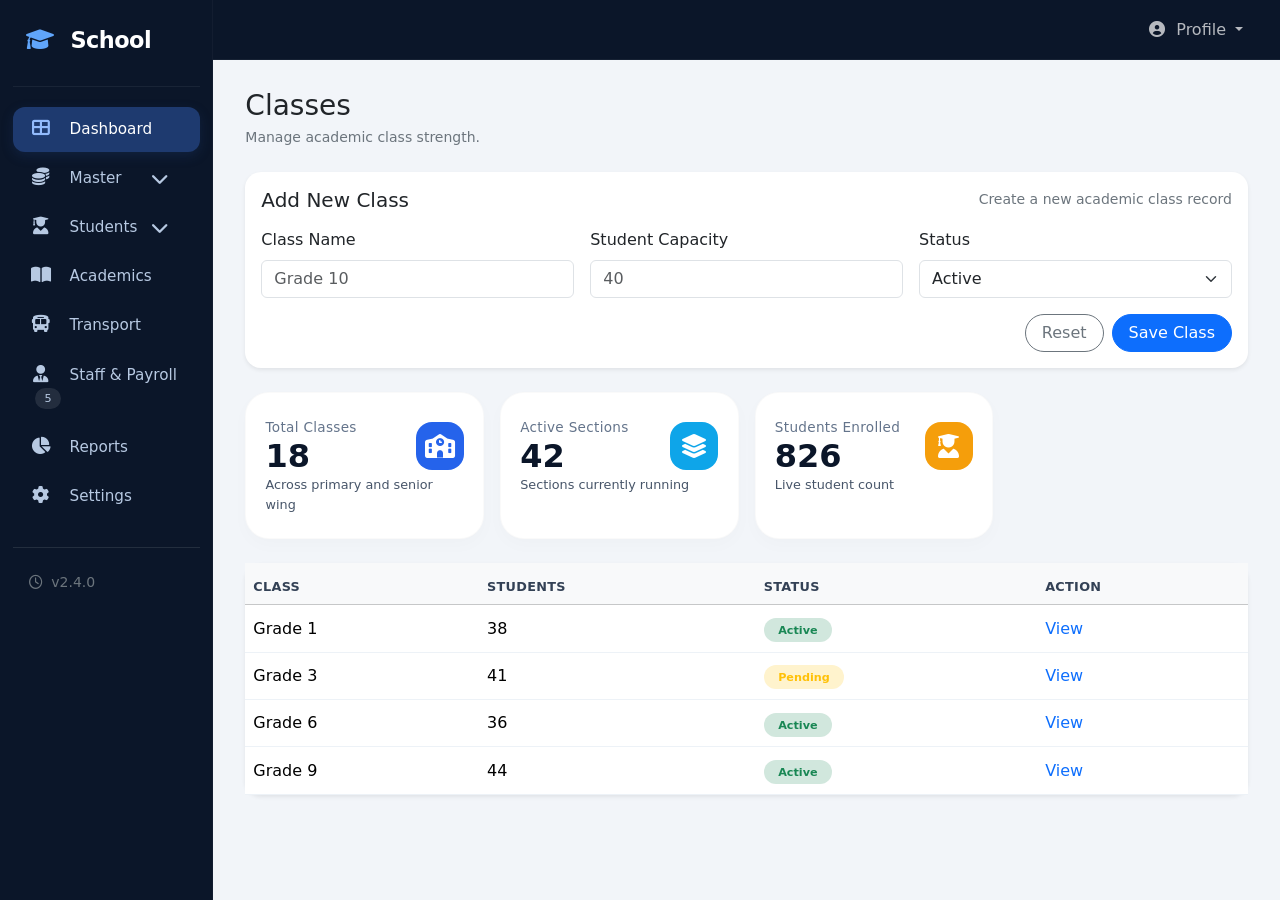
==== master.html @ 002ea9fb "Initial commit" ====
<!DOCTYPE html>
<html lang="en">
<head>
    <meta charset="UTF-8">
    <meta name="viewport" content="width=device-width, initial-scale=1.0">
    <title>School ERP · Classes</title>
    <!-- Bootstrap 5 + Icons -->
    <link href="https://cdn.jsdelivr.net/npm/bootstrap@5.3.8/dist/css/bootstrap.min.css" rel="stylesheet">
    <link rel="stylesheet" href="https://cdnjs.cloudflare.com/ajax/libs/font-awesome/6.0.0-beta3/css/all.min.css">
    <link rel="stylesheet" href="ok.css">
</head>
<body>

    <div class="container-fluid px-0">
        <div class="row g-0">
            <aside class="col-lg-2 col-md-3 sidebar d-md-block d-none">
                <div class="brand">
                    <i class="fas fa-graduation-cap"></i> School
                </div>
                <nav class="nav flex-column">
                    <a class="nav-link active" href="#"><i class="fas fa-th-large"></i> Dashboard</a>
                     <li class="nav-item">
                         <a class="nav-link d-flex justify-content-between align-items-center" data-bs-toggle="collapse"
                            href="#masterMenu" role="button" aria-expanded="false">
                            <span>
                                <i class="fas fa-coins"></i> Master
                            </span>
                            <i class="fas fa-chevron-down small"></i>
                        </a>
                        <div class="collapse" id="masterMenu">
                            <nav class="nav flex-column ms-4 mt-2">
                                <a class="nav-link py-2" href="master.html">
                                    <i class="fas fa-list"></i>classses
                                </a>
                                <a class="nav-link py-2" href="#">
                                    <i class="fas fa-user-plus"></i> Add Master
                                </a>
                            </nav>
                        </div>
                    </li>
                    <li class="nav-item">
                        <a class="nav-link d-flex justify-content-between align-items-center" data-bs-toggle="collapse"
                            href="#studentMenu" role="button" aria-expanded="false">
                            <span>
                                <i class="fas fa-user-graduate"></i> Students
                            </span>
                            <i class="fas fa-chevron-down small"></i>
                        </a>
                        <div class="collapse" id="studentMenu">
                            <nav class="nav flex-column ms-4 mt-2">
                                <a class="nav-link py-2" href="#">
                                    <i class="fas fa-list"></i> All Students
                                </a>
                                <a class="nav-link py-2" href="#">
                                    <i class="fas fa-user-plus"></i> Add Student
                                </a>
                                <a class="nav-link py-2" href="#">
                                    <i class="fas fa-id-card"></i> Student ID
                                </a>
                                <a class="nav-link py-2" href="#">
                                    <i class="fas fa-users"></i> Parents
                                </a>
                            </nav>
                        </div>
                    </li>
                    <a class="nav-link" href="#"><i class="fas fa-book-open"></i> Academics</a>
                    <a class="nav-link" href="#"><i class="fas fa-bus"></i> Transport</a>
                    <a class="nav-link" href="#"><i class="fas fa-user-tie"></i> Staff & Payroll <span
                            class="badge-soft">5</span></a>
                    <a class="nav-link" href="#"><i class="fas fa-chart-pie"></i> Reports</a>
                    <a class="nav-link" href="#"><i class="fas fa-cog"></i> Settings</a>
                </nav>
                <hr class="border-secondary opacity-25 my-4">
                <div class="px-3 small text-secondary">
                    <i class="far fa-clock me-1"></i> v2.4.0
                </div>
            </aside>
            <div class="col-lg-10 col-md-9 wrapper">
                <nav class="navbar navbar-expand-lg navbar-dark topbar">
                    <div class="container-fluid px-0">
                        <a class="navbar-brand d-md-none" href="#"><i class="fas fa-graduation-cap"></i> School</a>
                        <button class="navbar-toggler border-0" type="button" data-bs-toggle="collapse"
                            data-bs-target="#topNav">
                            <span class="navbar-toggler-icon"></span>
                        </button>
                        <div class="collapse navbar-collapse" id="topNav">
                            <ul class="navbar-nav ms-auto align-items-lg-center">
                                <li class="nav-item dropdown">
                                    <a class="nav-link dropdown-toggle" href="#" id="profileDropdown" role="button"
                                        data-bs-toggle="dropdown">
                                        <i class="fas fa-user-circle"></i> Profile
                                    </a>
                                    <ul class="dropdown-menu dropdown-menu-end">
                                        <li><a class="dropdown-item" href="#"><i class="fas fa-user me-2"></i>My
                                                Account</a></li>
                                        <li><a class="dropdown-item" href="#"><i
                                                    class="fas fa-cog me-2"></i>Settings</a></li>
                                        <li>
                                            <hr class="dropdown-divider">
                                        </li>
                                        <li><a class="dropdown-item" href="#"><i
                                                    class="fas fa-sign-out-alt me-2"></i>Logout</a></li>
                                    </ul>
                                </li>
                            </ul>
                        </div>
                    </div>
                </nav>
                <div class="main-content">
                    <div class="d-flex justify-content-between align-items-center flex-wrap gap-3 mb-4">
                        <div>
                            <h3 class="mb-1">Classes</h3>
                            <div class="text-secondary small">Manage academic class strength.</div>
                        </div>
                    </div>

                    <div class="card border-0 rounded-4 shadow-sm mb-4">
                        <div class="card-body">
                            <div class="d-flex align-items-center justify-content-between flex-wrap gap-2 mb-3">
                                <h5 class="mb-0">Add New Class</h5>
                                <span class="text-secondary small">Create a new academic class record</span>
                            </div>
                            <form class="row g-3">
                                <div class="col-md-4">
                                    <label class="form-label">Class Name</label>
                                    <input type="text" class="form-control" placeholder="Grade 10">
                                </div>
                                <div class="col-md-4">
                                    <label class="form-label">Student Capacity</label>
                                    <input type="number" class="form-control" placeholder="40">
                                </div>
                                <div class="col-md-4">
                                    <label class="form-label">Status</label>
                                    <select class="form-select">
                                        <option selected>Active</option>
                                        <option>Inactive</option>
                                    </select>
                                </div>
                                <div class="col-12 d-flex justify-content-end gap-2">
                                    <button type="reset" class="btn btn-outline-secondary rounded-pill px-3">Reset</button>
                                    <button type="submit" class="btn btn-primary rounded-pill px-3">Save Class</button>
                                </div>
                            </form>
                        </div>
                    </div>

                    <div class="row g-3 mb-4">
                        <div class="col-xl-3 col-md-6">
                            <div class="stat-card">
                                <div class="d-flex align-items-center justify-content-between">
                                    <div>
                                        <div class="stat-label">Total Classes</div>
                                        <div class="stat-number">18</div>
                                    </div>
                                    <div class="stat-icon" style="background:#2563eb;"><i class="fas fa-school"></i></div>
                                </div>
                                <div class="stat-sub">Across primary and senior wing</div>
                            </div>
                        </div>
                        <div class="col-xl-3 col-md-6">
                            <div class="stat-card">
                                <div class="d-flex align-items-center justify-content-between">
                                    <div>
                                        <div class="stat-label">Active Sections</div>
                                        <div class="stat-number">42</div>
                                    </div>
                                    <div class="stat-icon" style="background:#0ea5e9;"><i class="fas fa-layer-group"></i></div>
                                </div>
                                <div class="stat-sub">Sections currently running</div>
                            </div>
                        </div>
                        <div class="col-xl-3 col-md-6">
                            <div class="stat-card">
                                <div class="d-flex align-items-center justify-content-between">
                                    <div>
                                        <div class="stat-label">Students Enrolled</div>
                                        <div class="stat-number">826</div>
                                    </div>
                                    <div class="stat-icon" style="background:#f59e0b;"><i class="fas fa-user-graduate"></i></div>
                                </div>
                                <div class="stat-sub">Live student count</div>
                            </div>
                        </div>
                    </div>

                    <div class="card border-0 rounded-4 shadow-sm">
                        <div class="card-body p-0">
                            <div class="table-responsive">
                                <table class="table table-custom align-middle mb-0">
                                    <thead class="table-light">
                                        <tr>
                                            <th>Class</th>
                                            <th>Students</th>
                                            <th>Status</th>
                                            <th>Action</th>
                                        </tr>
                                    </thead>
                                    <tbody>
                                        <tr>
                                            <td>Grade 1</td>
                                            <td>38</td>
                                            <td><span class="status-badge bg-success-subtle text-success">Active</span></td>
                                            <td><a href="#" class="text-primary text-decoration-none">View</a></td>
                                        </tr>
                                        <tr>
                                            <td>Grade 3</td>
                                            <td>41</td>
                                            <td><span class="status-badge bg-warning-subtle text-warning">Pending</span></td>
                                            <td><a href="#" class="text-primary text-decoration-none">View</a></td>
                                        </tr>
                                        <tr>
                                            <td>Grade 6</td>
                                            <td>36</td>
                                            <td><span class="status-badge bg-success-subtle text-success">Active</span></td>
                                            <td><a href="#" class="text-primary text-decoration-none">View</a></td>
                                        </tr>
                                        <tr>
                                            <td>Grade 9</td>
                                            <td>44</td>
                                            <td><span class="status-badge bg-success-subtle text-success">Active</span></td>
                                            <td><a href="#" class="text-primary text-decoration-none">View</a></td>
                                        </tr>
                                    </tbody>
                                </table>
                            </div>
                        </div>
                    </div>
                </div>
            </div>
        </div>
    </div>
    <script src="https://cdn.jsdelivr.net/npm/bootstrap@5.3.8/dist/js/bootstrap.bundle.min.js"></script>
    <script>
        document.querySelectorAll('.sidebar .nav-link').forEach(link => {
            link.addEventListener('click', function(e) {
                if (this.getAttribute('href') === '#') e.preventDefault();
                document.querySelectorAll('.sidebar .nav-link').forEach(l => l.classList.remove(
                    'active'));
                this.classList.add('active');
            });
        });
    </script>
</body>

</html>
---- ok.css ----
* {
box-sizing: border-box;
}
body {
    background: #f2f5f9;
    font-family: 'Inter', system-ui, -apple-system, sans-serif;
    height: 100vh;
    overflow-x: hidden;
}
.sidebar {
    background: #0b1629;
    min-height: 100vh;
    padding: 1.5rem 0.8rem;
    position: sticky;
    top: 0;
    height: 100vh;
    overflow-y: auto;
    border-right: 1px solid rgba(255, 255, 255, 0.03);
}
.sidebar .brand {
    font-weight: 700;
    font-size: 1.4rem;
    letter-spacing: -0.5px;
    padding: 0 0.8rem 1.8rem 0.8rem;
    border-bottom: 1px solid rgba(255, 255, 255, 0.06);
    margin-bottom: 1.2rem;
    color: #fff;
}
.sidebar .brand i {
    color: #60a5fa;
    margin-right: 10px;
}

.sidebar .nav-link {
    color: #b7c9e2;
    border-radius: 12px;
    padding: 0.7rem 1rem;
    margin-bottom: 4px;
    font-weight: 500;
    font-size: 0.95rem;
    transition: 0.2s;
}
.sidebar .nav-link i {
    width: 24px;
    text-align: center;
    margin-right: 12px;
    font-size: 1.1rem;
}
.sidebar .nav-link:hover {
    background: rgba(255, 255, 255, 0.07);
    color: #fff;
}
.sidebar .nav-link.active {
    background: #1e3a6f;
    color: #fff;
    box-shadow: 0 4px 12px rgba(30, 58, 111, 0.3);
}
.sidebar .nav-link.active i {
    color: #93bbfc;
}
.sidebar .badge-soft {
    background: rgba(255, 255, 255, 0.1);
    color: #b7c9e2;
    font-weight: 400;
    font-size: 0.7rem;
    padding: 0.25rem 0.6rem;
    border-radius: 30px;
    margin-left: 6px;
}
.wrapper {
    display: flex;
    flex-direction: column;
    min-height: 100vh;
}
.main-content {
    flex: 1;
    padding: 1.8rem 2rem 2rem 2rem;
    background: #f2f5f9;
}
.topbar {
    background: #0b1629 !important;
    padding: 0.6rem 1.8rem;
    border-bottom: 1px solid rgba(255, 255, 255, 0.05);
}
.topbar .navbar-brand {
    font-weight: 600;
    color: #fff;
}
.topbar .navbar-brand i {
    color: #60a5fa;
    margin-right: 8px;
}
.topbar .nav-link {
    color: rgba(255, 255, 255, 0.7);
    font-weight: 500;
    padding: 0.5rem 1rem;
    border-radius: 30px;
}

.topbar .nav-link:hover {
    color: #fff;
    background: rgba(255, 255, 255, 0.05);
}
.topbar .nav-link i {
    margin-right: 6px;
}
.topbar .dropdown-menu {
    background: #1e293b;
    border: none;
    border-radius: 16px;
    padding: 0.5rem;
}
.topbar .dropdown-item {
    color: #dbeafe;
    border-radius: 10px;
    padding: 0.5rem 1rem;
}
.topbar .dropdown-item:hover {
    background: #2d3b52;
    color: #fff;
}
.stat-card {
    background: #ffffff;
    border: none;
    border-radius: 24px;
    padding: 1.5rem 1.2rem;
    box-shadow: 0 6px 18px rgba(0, 0, 0, 0.02);
    transition: 0.2s;
    height: 100%;
    border: 1px solid rgba(0, 0, 0, 0.02);
}
.stat-card .stat-icon {
    width: 48px;
    height: 48px;
    border-radius: 16px;
    display: flex;
    align-items: center;
    justify-content: center;
    font-size: 1.5rem;
    color: #fff;
}
.stat-card .stat-label {
    font-size: 0.85rem;
    font-weight: 500;
    color: #64748b;
    letter-spacing: 0.3px;
}
.stat-card .stat-number {
    font-size: 2rem;
    font-weight: 700;
    color: #0b1629;
    line-height: 1.2;
}
.stat-card .stat-sub {
    font-size: 0.8rem;
    color: #475569;
}
.stat-card .progress-bar-custom {
    height: 6px;
    background: #e9edf2;
    border-radius: 10px;
    margin-top: 12px;
}
.stat-card .progress-bar-custom .bar {
    height: 6px;
    border-radius: 10px;
    background: #2563eb;
    width: 78%;
}
.chart-bars {
    display: flex;
    align-items: flex-end;
    gap: 8px;
    margin-top: 12px;
    height: 60px;
}
.chart-bars .bar {
    flex: 1;
    border-radius: 6px 6px 0 0;
    background: #2563eb;
    min-height: 8px;
    transition: 0.2s;
}
.chart-bars .bar:nth-child(1) {
    height: 40px;
    background: #3b82f6;
}
.chart-bars .bar:nth-child(2) {
    height: 28px;
    background: #60a5fa;
}
.chart-bars .bar:nth-child(3) {
    height: 48px;
    background: #2563eb;
}

.chart-bars .bar:nth-child(4) {
    height: 22px;
    background: #93bbfc;
}
.chart-bars .bar:nth-child(5) {
    height: 35px;
    background: #1d4ed8;
}
.table-custom th {
    border-top: none;
    font-weight: 600;
    color: #334155;
    font-size: 0.8rem;
    text-transform: uppercase;
    letter-spacing: 0.3px;
    padding: 0.9rem 0.5rem 0.5rem 0.5rem;
}
.table-custom td {
    padding: 0.7rem 0.5rem;
    vertical-align: middle;
    border-color: #edf2f7;
}
.status-badge {
    font-size: 0.7rem;
    font-weight: 600;
    padding: 0.35rem 0.9rem;
    border-radius: 30px;
}
.leave-item {
    background: #f8fafc;
    border-radius: 14px;
    padding: 0.8rem 1rem;
    margin-bottom: 8px;
    border-left: 4px solid #f59e0b;
}
.leave-item.approved {
    border-left-color: #22c55e;
}
.avatar-sm {
    width: 32px;
    height: 32px;
    border-radius: 50%;
    background: #dbeafe;
    display: inline-flex;
    align-items: center;
    justify-content: center;
    color: #1e3a6f;
    font-weight: 600;
    font-size: 0.75rem;
}
@media (max-width: 992px) {
    .sidebar {
        min-height: auto;
        height: auto;
        position: relative;
    }

    .wrapper {
    flex-direction: column;
    }
}
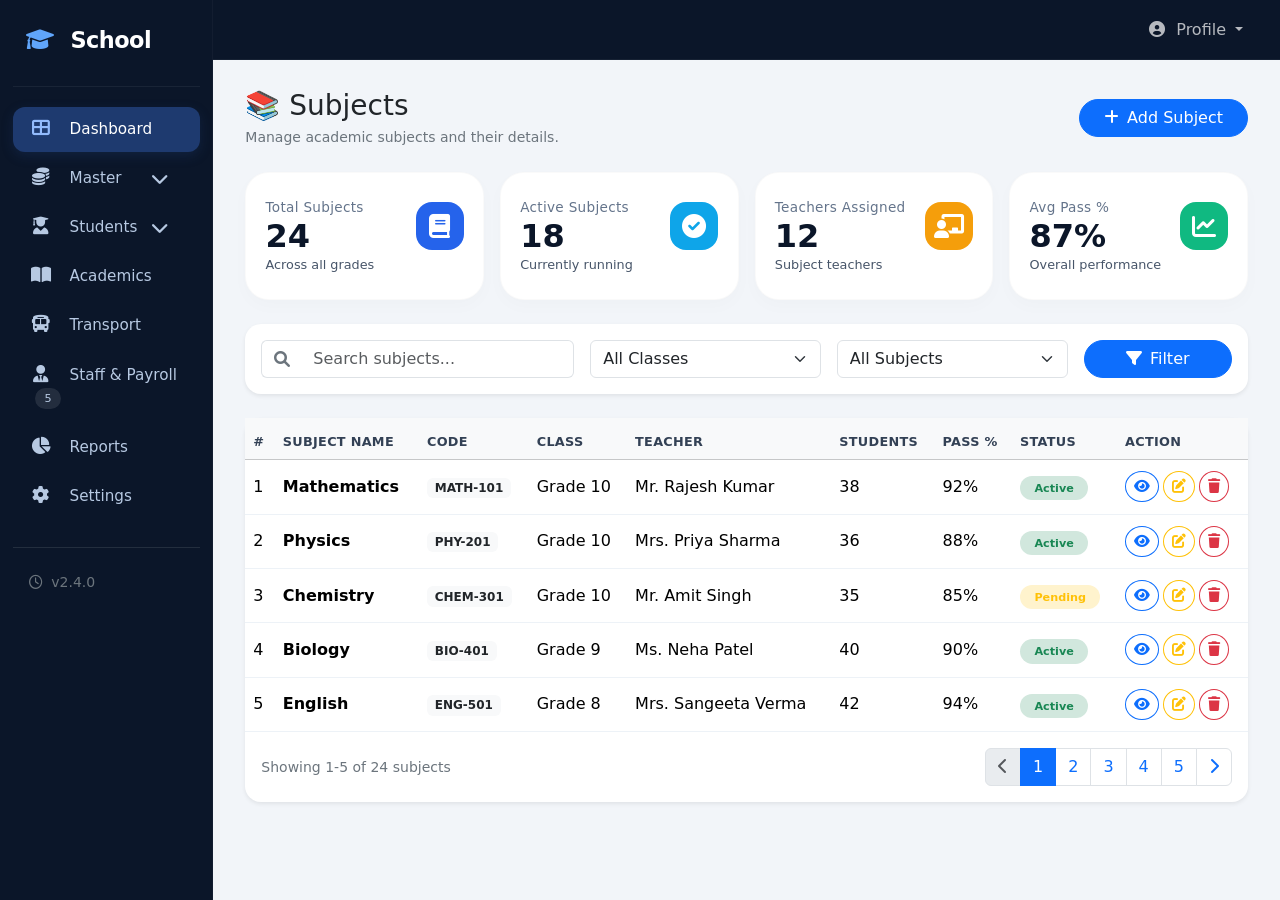
==== commit 05b451d0: "ok" ====
--- a/master.html
+++ b/master.html
@@ -106,126 +106,412 @@
                         </div>
                     </div>
                 </nav>
-                <div class="main-content">
-                    <div class="d-flex justify-content-between align-items-center flex-wrap gap-3 mb-4">
-                        <div>
-                            <h3 class="mb-1">Classes</h3>
-                            <div class="text-secondary small">Manage academic class strength.</div>
-                        </div>
+
+<div class="main-content">
+    <div class="d-flex justify-content-between align-items-center flex-wrap gap-3 mb-4">
+        <div>
+            <h3 class="mb-1">📚 Subjects</h3>
+            <div class="text-secondary small">Manage academic subjects and their details.</div>
+        </div>
+        <button class="btn btn-primary rounded-pill px-4" data-bs-toggle="modal" data-bs-target="#addSubjectModal">
+            <i class="fas fa-plus me-2"></i>Add Subject
+        </button>
+    </div>
+
+    <!-- Add Subject Modal -->
+    <div class="modal fade" id="addSubjectModal" tabindex="-1" aria-hidden="true">
+        <div class="modal-dialog modal-dialog-centered modal-xl">
+            <div class="modal-content rounded-4 border-0 shadow-lg">
+                <div class="modal-header border-0 pt-4 px-4">
+                    <h5 class="modal-title"><i class="fas fa-plus-circle text-primary me-2"></i>Add New Subject</h5>
+                    <button type="button" class="btn-close" data-bs-dismiss="modal"></button>
+                </div>
+                <div class="modal-body px-4 pb-4">
+                    <form id="addSubjectForm">
+                        <!-- Row 1: Basic Info -->
+                        <div class="row g-3">
+                            <div class="col-md-4">
+                                <label class="form-label fw-semibold">Subject Name <span class="text-danger">*</span></label>
+                                <input type="text" class="form-control" id="subjectName" placeholder="e.g., Mathematics" required />
+                            </div>
+                            <div class="col-md-4">
+                                <label class="form-label fw-semibold">Subject Code</label>
+                                <input type="text" class="form-control" id="subjectCode" placeholder="e.g., MATH-101" />
+                            </div>
+                            <div class="col-md-4">
+                                <label class="form-label fw-semibold">Subject Type</label>
+                                <select class="form-select" id="subjectType">
+                                    <option value="core">📘 Core/Compulsory</option>
+                                    <option value="elective">📗 Elective</option>
+                                    <option value="optional">📙 Optional</option>
+                                    <option value="vocational">🔧 Vocational</option>
+                                </select>
+                            </div>
+                        </div>
+
+                        <!-- Row 2: Class Assignment -->
+                        <div class="row g-3 mt-2">
+                            <div class="col-md-4">
+                                <label class="form-label fw-semibold">Assigned Class</label>
+                                <select class="form-select" id="assignedClass">
+                                    <option value="">Select Class</option>
+                                    <option value="1">Grade 1</option>
+                                    <option value="2">Grade 2</option>
+                                    <option value="3">Grade 3</option>
+                                    <option value="4">Grade 4</option>
+                                    <option value="5">Grade 5</option>
+                                    <option value="6">Grade 6</option>
+                                    <option value="7">Grade 7</option>
+                                    <option value="8">Grade 8</option>
+                                    <option value="9">Grade 9</option>
+                                    <option value="10">Grade 10</option>
+                                </select>
+                            </div>
+                            <div class="col-md-4">
+                                <label class="form-label fw-semibold">Section</label>
+                                <select class="form-select" id="subjectSection">
+                                    <option value="all">All Sections</option>
+                                    <option value="A">Section A</option>
+                                    <option value="B">Section B</option>
+                                    <option value="C">Section C</option>
+                                    <option value="D">Section D</option>
+                                </select>
+                            </div>
+                            <div class="col-md-4">
+                                <label class="form-label fw-semibold">Academic Year</label>
+                                <select class="form-select" id="subjectAcademicYear">
+                                    <option value="2025-26">2025-26</option>
+                                    <option value="2026-27">2026-27</option>
+                                    <option value="2027-28">2027-28</option>
+                                </select>
+                            </div>
+                        </div>
+
+                        <!-- Row 3: Teacher & Timing -->
+                        <div class="row g-3 mt-2">
+                            <div class="col-md-4">
+                                <label class="form-label fw-semibold">Subject Teacher</label>
+                                <select class="form-select" id="subjectTeacher">
+                                    <option value="">Select Teacher</option>
+                                    <option value="1">👨‍🏫 Mr. Rajesh Kumar</option>
+                                    <option value="2">👩‍🏫 Mrs. Priya Sharma</option>
+                                    <option value="3">👨‍🏫 Mr. Amit Singh</option>
+                                    <option value="4">👩‍🏫 Ms. Neha Patel</option>
+                                    <option value="5">👨‍🏫 Mr. Suresh Reddy</option>
+                                </select>
+                            </div>
+                            <div class="col-md-4">
+                                <label class="form-label fw-semibold">Total Periods/Week</label>
+                                <input type="number" class="form-control" id="totalPeriods" placeholder="e.g., 6" min="1" max="10" />
+                            </div>
+                            <div class="col-md-4">
+                                <label class="form-label fw-semibold">Period Duration</label>
+                                <select class="form-select" id="periodDuration">
+                                    <option value="30">30 Minutes</option>
+                                    <option value="35">35 Minutes</option>
+                                    <option value="40" selected>40 Minutes</option>
+                                    <option value="45">45 Minutes</option>
+                                    <option value="50">50 Minutes</option>
+                                    <option value="60">60 Minutes</option>
+                                </select>
+                            </div>
+                        </div>
+
+                        <!-- Row 4: Syllabus & Resources -->
+                        <div class="row g-3 mt-2">
+                            <div class="col-md-6">
+                                <label class="form-label fw-semibold">Syllabus Link</label>
+                                <input type="url" class="form-control" id="syllabusLink" placeholder="https://example.com/syllabus.pdf" />
+                            </div>
+                            <div class="col-md-6">
+                                <label class="form-label fw-semibold">Textbook Name</label>
+                                <input type="text" class="form-control" id="textbookName" placeholder="e.g., NCERT Mathematics" />
+                            </div>
+                        </div>
+
+                        <!-- Row 5: Exam & Assessment -->
+                        <div class="row g-3 mt-2">
+                            <div class="col-md-4">
+                                <label class="form-label fw-semibold">Theory Marks</label>
+                                <input type="number" class="form-control" id="theoryMarks" placeholder="e.g., 80" />
+                            </div>
+                            <div class="col-md-4">
+                                <label class="form-label fw-semibold">Practical Marks</label>
+                                <input type="number" class="form-control" id="practicalMarks" placeholder="e.g., 20" />
+                            </div>
+                            <div class="col-md-4">
+                                <label class="form-label fw-semibold">Internal Assessment</label>
+                                <input type="number" class="form-control" id="internalMarks" placeholder="e.g., 20" />
+                            </div>
+                        </div>
+
+                        <!-- Row 6: Student Strength -->
+                        <div class="row g-3 mt-2">
+                            <div class="col-md-3">
+                                <label class="form-label fw-semibold">Total Students</label>
+                                <input type="number" class="form-control" id="subjectStudents" placeholder="e.g., 40" />
+                            </div>
+                            <div class="col-md-3">
+                                <label class="form-label fw-semibold">Pass Percentage</label>
+                                <input type="number" class="form-control" id="subjectPassPercent" placeholder="e.g., 95" />
+                            </div>
+                            <div class="col-md-3">
+                                <label class="form-label fw-semibold">Average Score</label>
+                                <input type="number" class="form-control" id="avgScore" placeholder="e.g., 78" />
+                            </div>
+                            <div class="col-md-3">
+                                <label class="form-label fw-semibold">Status</label>
+                                <select class="form-select" id="subjectStatus">
+                                    <option value="Active" selected>🟢 Active</option>
+                                    <option value="Inactive">🔴 Inactive</option>
+                                    <option value="Upcoming">🟡 Upcoming</option>
+                                    <option value="Completed">✅ Completed</option>
+                                </select>
+                            </div>
+                        </div>
+
+                        <!-- Row 7: Additional Info -->
+                        <div class="row g-3 mt-2">
+                            <div class="col-12">
+                                <label class="form-label fw-semibold">Subject Description</label>
+                                <textarea class="form-control" id="subjectDescription" rows="2" placeholder="Brief description of the subject, topics covered, prerequisites..."></textarea>
+                            </div>
+                        </div>
+
+                        <div class="d-flex justify-content-end gap-2 mt-4 pt-3 border-top">
+                            <button type="button" class="btn btn-outline-secondary rounded-pill px-4" data-bs-dismiss="modal">Cancel</button>
+                            <button type="submit" class="btn btn-primary rounded-pill px-4">
+                                <i class="fas fa-save me-2"></i>Save Subject
+                            </button>
+                        </div>
+                    </form>
+                </div>
+            </div>
+        </div>
+    </div>
+
+    <!-- Stats Cards -->
+    <div class="row g-3 mb-4">
+        <div class="col-xl-3 col-md-6">
+            <div class="stat-card">
+                <div class="d-flex align-items-center justify-content-between">
+                    <div>
+                        <div class="stat-label">Total Subjects</div>
+                        <div class="stat-number">24</div>
                     </div>
-
-                    <div class="card border-0 rounded-4 shadow-sm mb-4">
-                        <div class="card-body">
-                            <div class="d-flex align-items-center justify-content-between flex-wrap gap-2 mb-3">
-                                <h5 class="mb-0">Add New Class</h5>
-                                <span class="text-secondary small">Create a new academic class record</span>
-                            </div>
-                            <form class="row g-3">
-                                <div class="col-md-4">
-                                    <label class="form-label">Class Name</label>
-                                    <input type="text" class="form-control" placeholder="Grade 10">
+                    <div class="stat-icon" style="background:#2563eb;"><i class="fas fa-book"></i></div>
+                </div>
+                <div class="stat-sub">Across all grades</div>
+            </div>
+        </div>
+        <div class="col-xl-3 col-md-6">
+            <div class="stat-card">
+                <div class="d-flex align-items-center justify-content-between">
+                    <div>
+                        <div class="stat-label">Active Subjects</div>
+                        <div class="stat-number">18</div>
+                    </div>
+                    <div class="stat-icon" style="background:#0ea5e9;"><i class="fas fa-check-circle"></i></div>
+                </div>
+                <div class="stat-sub">Currently running</div>
+            </div>
+        </div>
+        <div class="col-xl-3 col-md-6">
+            <div class="stat-card">
+                <div class="d-flex align-items-center justify-content-between">
+                    <div>
+                        <div class="stat-label">Teachers Assigned</div>
+                        <div class="stat-number">12</div>
+                    </div>
+                    <div class="stat-icon" style="background:#f59e0b;"><i class="fas fa-chalkboard-teacher"></i></div>
+                </div>
+                <div class="stat-sub">Subject teachers</div>
+            </div>
+        </div>
+        <div class="col-xl-3 col-md-6">
+            <div class="stat-card">
+                <div class="d-flex align-items-center justify-content-between">
+                    <div>
+                        <div class="stat-label">Avg Pass %</div>
+                        <div class="stat-number">87%</div>
+                    </div>
+                    <div class="stat-icon" style="background:#10b981;"><i class="fas fa-chart-line"></i></div>
+                </div>
+                <div class="stat-sub">Overall performance</div>
+            </div>
+        </div>
+    </div>
+
+    <!-- Search & Filter -->
+    <div class="card border-0 rounded-4 shadow-sm mb-4">
+        <div class="card-body">
+            <div class="row g-3">
+                <div class="col-md-4">
+                    <div class="input-group">
+                        <span class="input-group-text bg-transparent border-end-0"><i class="fas fa-search text-secondary"></i></span>
+                        <input type="text" class="form-control border-start-0" placeholder="Search subjects..." />
+                    </div>
+                </div>
+                <div class="col-md-3">
+                    <select class="form-select">
+                        <option value="">All Classes</option>
+                        <option value="1">Grade 1</option>
+                        <option value="2">Grade 2</option>
+                        <option value="3">Grade 3</option>
+                        <option value="4">Grade 4</option>
+                        <option value="5">Grade 5</option>
+                        <option value="6">Grade 6</option>
+                        <option value="7">Grade 7</option>
+                        <option value="8">Grade 8</option>
+                        <option value="9">Grade 9</option>
+                        <option value="10">Grade 10</option>
+                    </select>
+                </div>
+                <div class="col-md-3">
+                    <select class="form-select">
+                        <option value="">All Subjects</option>
+                        <option value="core">Core/Compulsory</option>
+                        <option value="elective">Elective</option>
+                        <option value="optional">Optional</option>
+                        <option value="vocational">Vocational</option>
+                    </select>
+                </div>
+                <div class="col-md-2">
+                    <button class="btn btn-primary w-100 rounded-pill">
+                        <i class="fas fa-filter me-2"></i>Filter
+                    </button>
+                </div>
+            </div>
+        </div>
+    </div>
+
+    <!-- Subjects Table -->
+    <div class="card border-0 rounded-4 shadow-sm">
+        <div class="card-body p-0">
+            <div class="table-responsive">
+                <table class="table table-custom align-middle mb-0">
+                    <thead class="table-light">
+                        <tr>
+                            <th>#</th>
+                            <th>Subject Name</th>
+                            <th>Code</th>
+                            <th>Class</th>
+                            <th>Teacher</th>
+                            <th>Students</th>
+                            <th>Pass %</th>
+                            <th>Status</th>
+                            <th>Action</th>
+                        </tr>
+                    </thead>
+                    <tbody>
+                        <tr>
+                            <td>1</td>
+                            <td><strong>Mathematics</strong></td>
+                            <td><span class="badge bg-light text-dark">MATH-101</span></td>
+                            <td>Grade 10</td>
+                            <td>Mr. Rajesh Kumar</td>
+                            <td>38</td>
+                            <td>92%</td>
+                            <td><span class="status-badge bg-success-subtle text-success">Active</span></td>
+                            <td>
+                                <div class="d-flex gap-1">
+                                    <button class="btn btn-sm btn-outline-primary rounded-circle" title="View"><i class="fas fa-eye"></i></button>
+                                    <button class="btn btn-sm btn-outline-warning rounded-circle" title="Edit"><i class="fas fa-edit"></i></button>
+                                    <button class="btn btn-sm btn-outline-danger rounded-circle" title="Delete"><i class="fas fa-trash"></i></button>
                                 </div>
-                                <div class="col-md-4">
-                                    <label class="form-label">Student Capacity</label>
-                                    <input type="number" class="form-control" placeholder="40">
+                            </td>
+                        </tr>
+                        <tr>
+                            <td>2</td>
+                            <td><strong>Physics</strong></td>
+                            <td><span class="badge bg-light text-dark">PHY-201</span></td>
+                            <td>Grade 10</td>
+                            <td>Mrs. Priya Sharma</td>
+                            <td>36</td>
+                            <td>88%</td>
+                            <td><span class="status-badge bg-success-subtle text-success">Active</span></td>
+                            <td>
+                                <div class="d-flex gap-1">
+                                    <button class="btn btn-sm btn-outline-primary rounded-circle"><i class="fas fa-eye"></i></button>
+                                    <button class="btn btn-sm btn-outline-warning rounded-circle"><i class="fas fa-edit"></i></button>
+                                    <button class="btn btn-sm btn-outline-danger rounded-circle"><i class="fas fa-trash"></i></button>
                                 </div>
-                                <div class="col-md-4">
-                                    <label class="form-label">Status</label>
-                                    <select class="form-select">
-                                        <option selected>Active</option>
-                                        <option>Inactive</option>
-                                    </select>
+                            </td>
+                        </tr>
+                        <tr>
+                            <td>3</td>
+                            <td><strong>Chemistry</strong></td>
+                            <td><span class="badge bg-light text-dark">CHEM-301</span></td>
+                            <td>Grade 10</td>
+                            <td>Mr. Amit Singh</td>
+                            <td>35</td>
+                            <td>85%</td>
+                            <td><span class="status-badge bg-warning-subtle text-warning">Pending</span></td>
+                            <td>
+                                <div class="d-flex gap-1">
+                                    <button class="btn btn-sm btn-outline-primary rounded-circle"><i class="fas fa-eye"></i></button>
+                                    <button class="btn btn-sm btn-outline-warning rounded-circle"><i class="fas fa-edit"></i></button>
+                                    <button class="btn btn-sm btn-outline-danger rounded-circle"><i class="fas fa-trash"></i></button>
                                 </div>
-                                <div class="col-12 d-flex justify-content-end gap-2">
-                                    <button type="reset" class="btn btn-outline-secondary rounded-pill px-3">Reset</button>
-                                    <button type="submit" class="btn btn-primary rounded-pill px-3">Save Class</button>
+                            </td>
+                        </tr>
+                        <tr>
+                            <td>4</td>
+                            <td><strong>Biology</strong></td>
+                            <td><span class="badge bg-light text-dark">BIO-401</span></td>
+                            <td>Grade 9</td>
+                            <td>Ms. Neha Patel</td>
+                            <td>40</td>
+                            <td>90%</td>
+                            <td><span class="status-badge bg-success-subtle text-success">Active</span></td>
+                            <td>
+                                <div class="d-flex gap-1">
+                                    <button class="btn btn-sm btn-outline-primary rounded-circle"><i class="fas fa-eye"></i></button>
+                                    <button class="btn btn-sm btn-outline-warning rounded-circle"><i class="fas fa-edit"></i></button>
+                                    <button class="btn btn-sm btn-outline-danger rounded-circle"><i class="fas fa-trash"></i></button>
                                 </div>
-                            </form>
-                        </div>
-                    </div>
-
-                    <div class="row g-3 mb-4">
-                        <div class="col-xl-3 col-md-6">
-                            <div class="stat-card">
-                                <div class="d-flex align-items-center justify-content-between">
-                                    <div>
-                                        <div class="stat-label">Total Classes</div>
-                                        <div class="stat-number">18</div>
-                                    </div>
-                                    <div class="stat-icon" style="background:#2563eb;"><i class="fas fa-school"></i></div>
+                            </td>
+                        </tr>
+                        <tr>
+                            <td>5</td>
+                            <td><strong>English</strong></td>
+                            <td><span class="badge bg-light text-dark">ENG-501</span></td>
+                            <td>Grade 8</td>
+                            <td>Mrs. Sangeeta Verma</td>
+                            <td>42</td>
+                            <td>94%</td>
+                            <td><span class="status-badge bg-success-subtle text-success">Active</span></td>
+                            <td>
+                                <div class="d-flex gap-1">
+                                    <button class="btn btn-sm btn-outline-primary rounded-circle"><i class="fas fa-eye"></i></button>
+                                    <button class="btn btn-sm btn-outline-warning rounded-circle"><i class="fas fa-edit"></i></button>
+                                    <button class="btn btn-sm btn-outline-danger rounded-circle"><i class="fas fa-trash"></i></button>
                                 </div>
-                                <div class="stat-sub">Across primary and senior wing</div>
-                            </div>
-                        </div>
-                        <div class="col-xl-3 col-md-6">
-                            <div class="stat-card">
-                                <div class="d-flex align-items-center justify-content-between">
-                                    <div>
-                                        <div class="stat-label">Active Sections</div>
-                                        <div class="stat-number">42</div>
-                                    </div>
-                                    <div class="stat-icon" style="background:#0ea5e9;"><i class="fas fa-layer-group"></i></div>
-                                </div>
-                                <div class="stat-sub">Sections currently running</div>
-                            </div>
-                        </div>
-                        <div class="col-xl-3 col-md-6">
-                            <div class="stat-card">
-                                <div class="d-flex align-items-center justify-content-between">
-                                    <div>
-                                        <div class="stat-label">Students Enrolled</div>
-                                        <div class="stat-number">826</div>
-                                    </div>
-                                    <div class="stat-icon" style="background:#f59e0b;"><i class="fas fa-user-graduate"></i></div>
-                                </div>
-                                <div class="stat-sub">Live student count</div>
-                            </div>
-                        </div>
-                    </div>
-
-                    <div class="card border-0 rounded-4 shadow-sm">
-                        <div class="card-body p-0">
-                            <div class="table-responsive">
-                                <table class="table table-custom align-middle mb-0">
-                                    <thead class="table-light">
-                                        <tr>
-                                            <th>Class</th>
-                                            <th>Students</th>
-                                            <th>Status</th>
-                                            <th>Action</th>
-                                        </tr>
-                                    </thead>
-                                    <tbody>
-                                        <tr>
-                                            <td>Grade 1</td>
-                                            <td>38</td>
-                                            <td><span class="status-badge bg-success-subtle text-success">Active</span></td>
-                                            <td><a href="#" class="text-primary text-decoration-none">View</a></td>
-                                        </tr>
-                                        <tr>
-                                            <td>Grade 3</td>
-                                            <td>41</td>
-                                            <td><span class="status-badge bg-warning-subtle text-warning">Pending</span></td>
-                                            <td><a href="#" class="text-primary text-decoration-none">View</a></td>
-                                        </tr>
-                                        <tr>
-                                            <td>Grade 6</td>
-                                            <td>36</td>
-                                            <td><span class="status-badge bg-success-subtle text-success">Active</span></td>
-                                            <td><a href="#" class="text-primary text-decoration-none">View</a></td>
-                                        </tr>
-                                        <tr>
-                                            <td>Grade 9</td>
-                                            <td>44</td>
-                                            <td><span class="status-badge bg-success-subtle text-success">Active</span></td>
-                                            <td><a href="#" class="text-primary text-decoration-none">View</a></td>
-                                        </tr>
-                                    </tbody>
-                                </table>
-                            </div>
-                        </div>
-                    </div>
-                </div>
+                            </td>
+                        </tr>
+                    </tbody>
+                </table>
+            </div>
+        </div>
+        <div class="card-footer bg-transparent border-top-0 p-3">
+            <div class="d-flex justify-content-between align-items-center">
+                <div class="text-secondary small">Showing 1-5 of 24 subjects</div>
+                <nav>
+                    <ul class="pagination pagination-custom mb-0">
+                        <li class="page-item disabled"><a class="page-link" href="#"><i class="fas fa-chevron-left"></i></a></li>
+                        <li class="page-item active"><a class="page-link" href="#">1</a></li>
+                        <li class="page-item"><a class="page-link" href="#">2</a></li>
+                        <li class="page-item"><a class="page-link" href="#">3</a></li>
+                        <li class="page-item"><a class="page-link" href="#">4</a></li>
+                        <li class="page-item"><a class="page-link" href="#">5</a></li>
+                        <li class="page-item"><a class="page-link" href="#"><i class="fas fa-chevron-right"></i></a></li>
+                    </ul>
+                </nav>
+            </div>
+        </div>
+    </div>
+</div>
+
             </div>
         </div>
     </div>
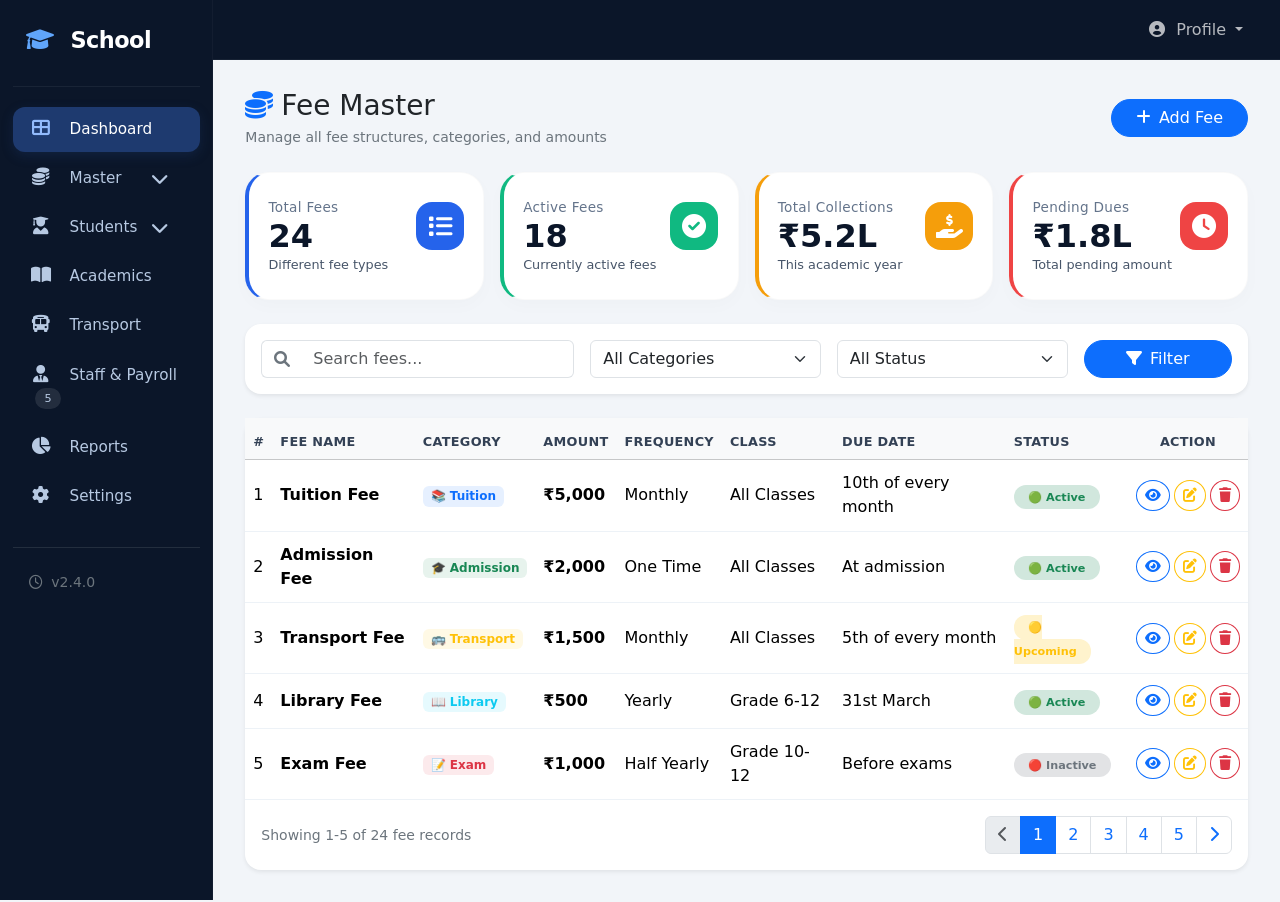
==== commit 4336a4d4: "ok" ====
--- a/master.html
+++ b/master.html
@@ -1,5 +1,6 @@
 <!DOCTYPE html>
 <html lang="en">
+
 <head>
     <meta charset="UTF-8">
     <meta name="viewport" content="width=device-width, initial-scale=1.0">
@@ -9,6 +10,7 @@
     <link rel="stylesheet" href="https://cdnjs.cloudflare.com/ajax/libs/font-awesome/6.0.0-beta3/css/all.min.css">
     <link rel="stylesheet" href="ok.css">
 </head>
+
 <body>
 
     <div class="container-fluid px-0">
@@ -19,8 +21,8 @@
                 </div>
                 <nav class="nav flex-column">
                     <a class="nav-link active" href="#"><i class="fas fa-th-large"></i> Dashboard</a>
-                     <li class="nav-item">
-                         <a class="nav-link d-flex justify-content-between align-items-center" data-bs-toggle="collapse"
+                    <li class="nav-item">
+                        <a class="nav-link d-flex justify-content-between align-items-center" data-bs-toggle="collapse"
                             href="#masterMenu" role="button" aria-expanded="false">
                             <span>
                                 <i class="fas fa-coins"></i> Master
@@ -107,54 +109,89 @@
                     </div>
                 </nav>
 
-<div class="main-content">
+            <div class="main-content">
+    <!-- Page Header -->
     <div class="d-flex justify-content-between align-items-center flex-wrap gap-3 mb-4">
         <div>
-            <h3 class="mb-1">📚 Subjects</h3>
-            <div class="text-secondary small">Manage academic subjects and their details.</div>
-        </div>
-        <button class="btn btn-primary rounded-pill px-4" data-bs-toggle="modal" data-bs-target="#addSubjectModal">
-            <i class="fas fa-plus me-2"></i>Add Subject
+            <h3 class="mb-1"><i class="fas fa-coins text-primary me-2"></i>Fee Master</h3>
+            <div class="text-secondary small">Manage all fee structures, categories, and amounts</div>
+        </div>
+        <button class="btn btn-primary rounded-pill px-4" data-bs-toggle="modal" data-bs-target="#addFeeModal">
+            <i class="fas fa-plus me-2"></i>Add Fee
         </button>
     </div>
 
-    <!-- Add Subject Modal -->
-    <div class="modal fade" id="addSubjectModal" tabindex="-1" aria-hidden="true">
+    <!-- Add Fee Modal -->
+    <div class="modal fade" id="addFeeModal" tabindex="-1" aria-hidden="true">
         <div class="modal-dialog modal-dialog-centered modal-xl">
             <div class="modal-content rounded-4 border-0 shadow-lg">
-                <div class="modal-header border-0 pt-4 px-4">
-                    <h5 class="modal-title"><i class="fas fa-plus-circle text-primary me-2"></i>Add New Subject</h5>
-                    <button type="button" class="btn-close" data-bs-dismiss="modal"></button>
+                <div class="modal-header border-0 pt-4 px-4" style="background: linear-gradient(135deg, #667eea 0%, #764ba2 100%);">
+                    <h5 class="modal-title text-white">
+                        <i class="fas fa-plus-circle me-2"></i>Add New Fee
+                    </h5>
+                    <button type="button" class="btn-close btn-close-white" data-bs-dismiss="modal"></button>
                 </div>
                 <div class="modal-body px-4 pb-4">
-                    <form id="addSubjectForm">
+                    <form id="addFeeForm">
                         <!-- Row 1: Basic Info -->
-                        <div class="row g-3">
-                            <div class="col-md-4">
-                                <label class="form-label fw-semibold">Subject Name <span class="text-danger">*</span></label>
-                                <input type="text" class="form-control" id="subjectName" placeholder="e.g., Mathematics" required />
-                            </div>
-                            <div class="col-md-4">
-                                <label class="form-label fw-semibold">Subject Code</label>
-                                <input type="text" class="form-control" id="subjectCode" placeholder="e.g., MATH-101" />
-                            </div>
-                            <div class="col-md-4">
-                                <label class="form-label fw-semibold">Subject Type</label>
-                                <select class="form-select" id="subjectType">
-                                    <option value="core">📘 Core/Compulsory</option>
-                                    <option value="elective">📗 Elective</option>
-                                    <option value="optional">📙 Optional</option>
-                                    <option value="vocational">🔧 Vocational</option>
-                                </select>
-                            </div>
-                        </div>
-
-                        <!-- Row 2: Class Assignment -->
-                        <div class="row g-3 mt-2">
-                            <div class="col-md-4">
-                                <label class="form-label fw-semibold">Assigned Class</label>
-                                <select class="form-select" id="assignedClass">
-                                    <option value="">Select Class</option>
+                        <div class="row g-3 mt-2">
+                            <div class="col-md-4">
+                                <label class="form-label fw-semibold">Fee Name <span class="text-danger">*</span></label>
+                                <input type="text" class="form-control" id="feeName" placeholder="e.g., Tuition Fee" required />
+                            </div>
+                            <div class="col-md-4">
+                                <label class="form-label fw-semibold">Fee Category</label>
+                                <select class="form-select" id="feeCategory">
+                                    <option value="Tuition">📚 Tuition Fee</option>
+                                    <option value="Admission">🎓 Admission Fee</option>
+                                    <option value="Exam">📝 Exam Fee</option>
+                                    <option value="Transport">🚌 Transport Fee</option>
+                                    <option value="Hostel">🏠 Hostel Fee</option>
+                                    <option value="Library">📖 Library Fee</option>
+                                    <option value="Sports">⚽ Sports Fee</option>
+                                    <option value="Lab">🔬 Lab Fee</option>
+                                    <option value="Development">🏗️ Development Fee</option>
+                                    <option value="Other">📌 Other</option>
+                                </select>
+                            </div>
+                            <div class="col-md-4">
+                                <label class="form-label fw-semibold">Fee Code</label>
+                                <input type="text" class="form-control" id="feeCode" placeholder="e.g., FEE-2025-001" />
+                            </div>
+                        </div>
+
+                        <!-- Row 2: Amount & Frequency -->
+                        <div class="row g-3 mt-2">
+                            <div class="col-md-3">
+                                <label class="form-label fw-semibold">Amount (₹) <span class="text-danger">*</span></label>
+                                <input type="number" class="form-control" id="feeAmount" placeholder="5000" required min="0" step="0.01" />
+                            </div>
+                            <div class="col-md-3">
+                                <label class="form-label fw-semibold">Payment Frequency</label>
+                                <select class="form-select" id="feeFrequency">
+                                    <option value="Monthly">Monthly</option>
+                                    <option value="Quarterly">Quarterly</option>
+                                    <option value="Half Yearly">Half Yearly</option>
+                                    <option value="Yearly">Yearly</option>
+                                    <option value="One Time">One Time</option>
+                                </select>
+                            </div>
+                            <div class="col-md-3">
+                                <label class="form-label fw-semibold">Late Fee (₹)</label>
+                                <input type="number" class="form-control" id="lateFee" placeholder="100" min="0" />
+                            </div>
+                            <div class="col-md-3">
+                                <label class="form-label fw-semibold">Discount (%)</label>
+                                <input type="number" class="form-control" id="discount" placeholder="10" min="0" max="100" />
+                            </div>
+                        </div>
+
+                        <!-- Row 3: Class & Academic Year -->
+                        <div class="row g-3 mt-2">
+                            <div class="col-md-4">
+                                <label class="form-label fw-semibold">Applicable Class</label>
+                                <select class="form-select" id="applicableClass">
+                                    <option value="All">All Classes</option>
                                     <option value="1">Grade 1</option>
                                     <option value="2">Grade 2</option>
                                     <option value="3">Grade 3</option>
@@ -165,123 +202,239 @@
                                     <option value="8">Grade 8</option>
                                     <option value="9">Grade 9</option>
                                     <option value="10">Grade 10</option>
-                                </select>
-                            </div>
-                            <div class="col-md-4">
-                                <label class="form-label fw-semibold">Section</label>
-                                <select class="form-select" id="subjectSection">
-                                    <option value="all">All Sections</option>
-                                    <option value="A">Section A</option>
-                                    <option value="B">Section B</option>
-                                    <option value="C">Section C</option>
-                                    <option value="D">Section D</option>
+                                    <option value="11">Grade 11</option>
+                                    <option value="12">Grade 12</option>
                                 </select>
                             </div>
                             <div class="col-md-4">
                                 <label class="form-label fw-semibold">Academic Year</label>
-                                <select class="form-select" id="subjectAcademicYear">
+                                <select class="form-select" id="academicYear">
+                                    <option value="2024-25">2024-25</option>
+                                    <option value="2025-26" selected>2025-26</option>
+                                    <option value="2026-27">2026-27</option>
+                                    <option value="2027-28">2027-28</option>
+                                </select>
+                            </div>
+                            <div class="col-md-4">
+                                <label class="form-label fw-semibold">Due Date</label>
+                                <input type="date" class="form-control" id="dueDate" />
+                            </div>
+                        </div>
+
+                        <!-- Row 4: GST & Tax -->
+                        <div class="row g-3 mt-2">
+                            <div class="col-md-4">
+                                <label class="form-label fw-semibold">GST Applicable</label>
+                                <select class="form-select" id="gstApplicable">
+                                    <option value="No">No</option>
+                                    <option value="Yes">Yes</option>
+                                </select>
+                            </div>
+                            <div class="col-md-4">
+                                <label class="form-label fw-semibold">GST Rate (%)</label>
+                                <input type="number" class="form-control" id="gstRate" placeholder="18" min="0" max="28" step="0.1" />
+                            </div>
+                            <div class="col-md-4">
+                                <label class="form-label fw-semibold">Total Amount (with GST)</label>
+                                <input type="text" class="form-control" id="totalAmount" placeholder="Auto-calculated" readonly style="background: #f8f9fa; font-weight: bold; color: #2563eb;" />
+                            </div>
+                        </div>
+
+                        <!-- Row 5: Payment Methods -->
+                        <div class="row g-3 mt-2">
+                            <div class="col-md-12">
+                                <label class="form-label fw-semibold">Accepted Payment Methods</label>
+                                <div class="d-flex flex-wrap gap-3">
+                                    <div class="form-check">
+                                        <input class="form-check-input" type="checkbox" id="payCash" value="Cash" checked />
+                                        <label class="form-check-label" for="payCash">💵 Cash</label>
+                                    </div>
+                                    <div class="form-check">
+                                        <input class="form-check-input" type="checkbox" id="payBank" value="Bank Transfer" checked />
+                                        <label class="form-check-label" for="payBank">🏦 Bank Transfer</label>
+                                    </div>
+                                    <div class="form-check">
+                                        <input class="form-check-input" type="checkbox" id="payCard" value="Credit/Debit Card" />
+                                        <label class="form-check-label" for="payCard">💳 Credit/Debit Card</label>
+                                    </div>
+                                    <div class="form-check">
+                                        <input class="form-check-input" type="checkbox" id="payUPI" value="UPI" />
+                                        <label class="form-check-label" for="payUPI">📱 UPI</label>
+                                    </div>
+                                    <div class="form-check">
+                                        <input class="form-check-input" type="checkbox" id="payCheque" value="Cheque" />
+                                        <label class="form-check-label" for="payCheque">📝 Cheque</label>
+                                    </div>
+                                    <div class="form-check">
+                                        <input class="form-check-input" type="checkbox" id="payOnline" value="Online Payment" />
+                                        <label class="form-check-label" for="payOnline">🌐 Online</label>
+                                    </div>
+                                </div>
+                            </div>
+                        </div>
+
+                        <!-- Row 6: Status & Description -->
+                        <div class="row g-3 mt-2">
+                            <div class="col-md-4">
+                                <label class="form-label fw-semibold">Status</label>
+                                <select class="form-select" id="feeStatus">
+                                    <option value="Active">🟢 Active</option>
+                                    <option value="Inactive">🔴 Inactive</option>
+                                    <option value="Upcoming">🟡 Upcoming</option>
+                                    <option value="Expired">⏰ Expired</option>
+                                </select>
+                            </div>
+                            <div class="col-md-8">
+                                <label class="form-label fw-semibold">Description / Notes</label>
+                                <input type="text" class="form-control" id="feeDescription" placeholder="Any additional information about this fee..." />
+                            </div>
+                        </div>
+
+                        <!-- Buttons -->
+                        <div class="d-flex justify-content-end gap-2 mt-4 pt-3 border-top">
+                            <button type="button" class="btn btn-outline-secondary rounded-pill px-4" data-bs-dismiss="modal">
+                                <i class="fas fa-times me-2"></i>Cancel
+                            </button>
+                            <button type="submit" class="btn btn-primary rounded-pill px-4">
+                                <i class="fas fa-save me-2"></i>Save Fee
+                            </button>
+                        </div>
+                    </form>
+                </div>
+            </div>
+        </div>
+    </div>
+
+    <!-- Edit Fee Modal -->
+    <div class="modal fade" id="editFeeModal" tabindex="-1" aria-hidden="true">
+        <div class="modal-dialog modal-dialog-centered modal-xl">
+            <div class="modal-content rounded-4 border-0 shadow-lg">
+                <div class="modal-header border-0 pt-4 px-4" style="background: linear-gradient(135deg, #f093fb 0%, #f5576c 100%);">
+                    <h5 class="modal-title text-white">
+                        <i class="fas fa-edit me-2"></i>Edit Fee
+                    </h5>
+                    <button type="button" class="btn-close btn-close-white" data-bs-dismiss="modal"></button>
+                </div>
+                <div class="modal-body px-4 pb-4">
+                    <form id="editFeeForm">
+                        <input type="hidden" id="editFeeId" />
+                        <!-- Same fields as add form but with edit IDs -->
+                        <div class="row g-3 mt-2">
+                            <div class="col-md-4">
+                                <label class="form-label fw-semibold">Fee Name <span class="text-danger">*</span></label>
+                                <input type="text" class="form-control" id="editFeeName" required />
+                            </div>
+                            <div class="col-md-4">
+                                <label class="form-label fw-semibold">Fee Category</label>
+                                <select class="form-select" id="editFeeCategory">
+                                    <option value="Tuition">📚 Tuition Fee</option>
+                                    <option value="Admission">🎓 Admission Fee</option>
+                                    <option value="Exam">📝 Exam Fee</option>
+                                    <option value="Transport">🚌 Transport Fee</option>
+                                    <option value="Hostel">🏠 Hostel Fee</option>
+                                    <option value="Library">📖 Library Fee</option>
+                                    <option value="Sports">⚽ Sports Fee</option>
+                                    <option value="Lab">🔬 Lab Fee</option>
+                                    <option value="Development">🏗️ Development Fee</option>
+                                    <option value="Other">📌 Other</option>
+                                </select>
+                            </div>
+                            <div class="col-md-4">
+                                <label class="form-label fw-semibold">Fee Code</label>
+                                <input type="text" class="form-control" id="editFeeCode" />
+                            </div>
+                        </div>
+                        <div class="row g-3 mt-2">
+                            <div class="col-md-3">
+                                <label class="form-label fw-semibold">Amount (₹) <span class="text-danger">*</span></label>
+                                <input type="number" class="form-control" id="editFeeAmount" required min="0" step="0.01" />
+                            </div>
+                            <div class="col-md-3">
+                                <label class="form-label fw-semibold">Payment Frequency</label>
+                                <select class="form-select" id="editFeeFrequency">
+                                    <option value="Monthly">Monthly</option>
+                                    <option value="Quarterly">Quarterly</option>
+                                    <option value="Half Yearly">Half Yearly</option>
+                                    <option value="Yearly">Yearly</option>
+                                    <option value="One Time">One Time</option>
+                                </select>
+                            </div>
+                            <div class="col-md-3">
+                                <label class="form-label fw-semibold">Late Fee (₹)</label>
+                                <input type="number" class="form-control" id="editLateFee" min="0" />
+                            </div>
+                            <div class="col-md-3">
+                                <label class="form-label fw-semibold">Discount (%)</label>
+                                <input type="number" class="form-control" id="editDiscount" min="0" max="100" />
+                            </div>
+                        </div>
+                        <div class="row g-3 mt-2">
+                            <div class="col-md-4">
+                                <label class="form-label fw-semibold">Applicable Class</label>
+                                <select class="form-select" id="editApplicableClass">
+                                    <option value="All">All Classes</option>
+                                    <option value="1">Grade 1</option>
+                                    <option value="2">Grade 2</option>
+                                    <option value="3">Grade 3</option>
+                                    <option value="4">Grade 4</option>
+                                    <option value="5">Grade 5</option>
+                                    <option value="6">Grade 6</option>
+                                    <option value="7">Grade 7</option>
+                                    <option value="8">Grade 8</option>
+                                    <option value="9">Grade 9</option>
+                                    <option value="10">Grade 10</option>
+                                    <option value="11">Grade 11</option>
+                                    <option value="12">Grade 12</option>
+                                </select>
+                            </div>
+                            <div class="col-md-4">
+                                <label class="form-label fw-semibold">Academic Year</label>
+                                <select class="form-select" id="editAcademicYear">
+                                    <option value="2024-25">2024-25</option>
                                     <option value="2025-26">2025-26</option>
                                     <option value="2026-27">2026-27</option>
                                     <option value="2027-28">2027-28</option>
                                 </select>
                             </div>
-                        </div>
-
-                        <!-- Row 3: Teacher & Timing -->
-                        <div class="row g-3 mt-2">
-                            <div class="col-md-4">
-                                <label class="form-label fw-semibold">Subject Teacher</label>
-                                <select class="form-select" id="subjectTeacher">
-                                    <option value="">Select Teacher</option>
-                                    <option value="1">👨‍🏫 Mr. Rajesh Kumar</option>
-                                    <option value="2">👩‍🏫 Mrs. Priya Sharma</option>
-                                    <option value="3">👨‍🏫 Mr. Amit Singh</option>
-                                    <option value="4">👩‍🏫 Ms. Neha Patel</option>
-                                    <option value="5">👨‍🏫 Mr. Suresh Reddy</option>
-                                </select>
-                            </div>
-                            <div class="col-md-4">
-                                <label class="form-label fw-semibold">Total Periods/Week</label>
-                                <input type="number" class="form-control" id="totalPeriods" placeholder="e.g., 6" min="1" max="10" />
-                            </div>
-                            <div class="col-md-4">
-                                <label class="form-label fw-semibold">Period Duration</label>
-                                <select class="form-select" id="periodDuration">
-                                    <option value="30">30 Minutes</option>
-                                    <option value="35">35 Minutes</option>
-                                    <option value="40" selected>40 Minutes</option>
-                                    <option value="45">45 Minutes</option>
-                                    <option value="50">50 Minutes</option>
-                                    <option value="60">60 Minutes</option>
-                                </select>
-                            </div>
-                        </div>
-
-                        <!-- Row 4: Syllabus & Resources -->
-                        <div class="row g-3 mt-2">
-                            <div class="col-md-6">
-                                <label class="form-label fw-semibold">Syllabus Link</label>
-                                <input type="url" class="form-control" id="syllabusLink" placeholder="https://example.com/syllabus.pdf" />
-                            </div>
-                            <div class="col-md-6">
-                                <label class="form-label fw-semibold">Textbook Name</label>
-                                <input type="text" class="form-control" id="textbookName" placeholder="e.g., NCERT Mathematics" />
-                            </div>
-                        </div>
-
-                        <!-- Row 5: Exam & Assessment -->
-                        <div class="row g-3 mt-2">
-                            <div class="col-md-4">
-                                <label class="form-label fw-semibold">Theory Marks</label>
-                                <input type="number" class="form-control" id="theoryMarks" placeholder="e.g., 80" />
-                            </div>
-                            <div class="col-md-4">
-                                <label class="form-label fw-semibold">Practical Marks</label>
-                                <input type="number" class="form-control" id="practicalMarks" placeholder="e.g., 20" />
-                            </div>
-                            <div class="col-md-4">
-                                <label class="form-label fw-semibold">Internal Assessment</label>
-                                <input type="number" class="form-control" id="internalMarks" placeholder="e.g., 20" />
-                            </div>
-                        </div>
-
-                        <!-- Row 6: Student Strength -->
-                        <div class="row g-3 mt-2">
-                            <div class="col-md-3">
-                                <label class="form-label fw-semibold">Total Students</label>
-                                <input type="number" class="form-control" id="subjectStudents" placeholder="e.g., 40" />
-                            </div>
-                            <div class="col-md-3">
-                                <label class="form-label fw-semibold">Pass Percentage</label>
-                                <input type="number" class="form-control" id="subjectPassPercent" placeholder="e.g., 95" />
-                            </div>
-                            <div class="col-md-3">
-                                <label class="form-label fw-semibold">Average Score</label>
-                                <input type="number" class="form-control" id="avgScore" placeholder="e.g., 78" />
-                            </div>
-                            <div class="col-md-3">
+                            <div class="col-md-4">
+                                <label class="form-label fw-semibold">Due Date</label>
+                                <input type="date" class="form-control" id="editDueDate" />
+                            </div>
+                        </div>
+                        <div class="row g-3 mt-2">
+                            <div class="col-md-4">
+                                <label class="form-label fw-semibold">GST Applicable</label>
+                                <select class="form-select" id="editGstApplicable">
+                                    <option value="No">No</option>
+                                    <option value="Yes">Yes</option>
+                                </select>
+                            </div>
+                            <div class="col-md-4">
+                                <label class="form-label fw-semibold">GST Rate (%)</label>
+                                <input type="number" class="form-control" id="editGstRate" min="0" max="28" step="0.1" />
+                            </div>
+                            <div class="col-md-4">
                                 <label class="form-label fw-semibold">Status</label>
-                                <select class="form-select" id="subjectStatus">
-                                    <option value="Active" selected>🟢 Active</option>
+                                <select class="form-select" id="editFeeStatus">
+                                    <option value="Active">🟢 Active</option>
                                     <option value="Inactive">🔴 Inactive</option>
                                     <option value="Upcoming">🟡 Upcoming</option>
-                                    <option value="Completed">✅ Completed</option>
-                                </select>
-                            </div>
-                        </div>
-
-                        <!-- Row 7: Additional Info -->
-                        <div class="row g-3 mt-2">
-                            <div class="col-12">
-                                <label class="form-label fw-semibold">Subject Description</label>
-                                <textarea class="form-control" id="subjectDescription" rows="2" placeholder="Brief description of the subject, topics covered, prerequisites..."></textarea>
-                            </div>
-                        </div>
-
+                                    <option value="Expired">⏰ Expired</option>
+                                </select>
+                            </div>
+                        </div>
+                        <div class="row g-3 mt-2">
+                            <div class="col-md-12">
+                                <label class="form-label fw-semibold">Description</label>
+                                <input type="text" class="form-control" id="editFeeDescription" />
+                            </div>
+                        </div>
                         <div class="d-flex justify-content-end gap-2 mt-4 pt-3 border-top">
-                            <button type="button" class="btn btn-outline-secondary rounded-pill px-4" data-bs-dismiss="modal">Cancel</button>
+                            <button type="button" class="btn btn-outline-secondary rounded-pill px-4" data-bs-dismiss="modal">
+                                <i class="fas fa-times me-2"></i>Cancel
+                            </button>
                             <button type="submit" class="btn btn-primary rounded-pill px-4">
-                                <i class="fas fa-save me-2"></i>Save Subject
+                                <i class="fas fa-save me-2"></i>Update Fee
                             </button>
                         </div>
                     </form>
@@ -290,54 +443,85 @@
         </div>
     </div>
 
-    <!-- Stats Cards -->
+    <!-- Delete Confirmation Modal -->
+    <div class="modal fade" id="deleteFeeModal" tabindex="-1" aria-hidden="true">
+        <div class="modal-dialog modal-dialog-centered">
+            <div class="modal-content rounded-4 border-0 shadow-lg">
+                <div class="modal-header border-0 pt-4 px-4" style="background: linear-gradient(135deg, #f093fb 0%, #f5576c 100%);">
+                    <h5 class="modal-title text-white">
+                        <i class="fas fa-exclamation-triangle me-2"></i>Confirm Delete
+                    </h5>
+                    <button type="button" class="btn-close btn-close-white" data-bs-dismiss="modal"></button>
+                </div>
+                <div class="modal-body px-4 pb-4">
+                    <p class="mb-3">Are you sure you want to delete this fee record?</p>
+                    <div class="alert alert-warning">
+                        <i class="fas fa-info-circle me-2"></i>
+                        <strong>Fee:</strong> <span id="deleteFeeName"></span><br />
+                        <strong>Amount:</strong> ₹<span id="deleteFeeAmount"></span>
+                    </div>
+                    <input type="hidden" id="deleteFeeId" />
+                    <div class="d-flex justify-content-end gap-2">
+                        <button type="button" class="btn btn-outline-secondary rounded-pill px-4" data-bs-dismiss="modal">
+                            <i class="fas fa-times me-2"></i>Cancel
+                        </button>
+                        <button type="button" class="btn btn-danger rounded-pill px-4" id="confirmDeleteBtn">
+                            <i class="fas fa-trash me-2"></i>Delete
+                        </button>
+                    </div>
+                </div>
+            </div>
+        </div>
+    </div>
+
+    <!-- Statistics Cards -->
     <div class="row g-3 mb-4">
         <div class="col-xl-3 col-md-6">
-            <div class="stat-card">
+            <div class="stat-card" style="border-left: 4px solid #2563eb;">
                 <div class="d-flex align-items-center justify-content-between">
                     <div>
-                        <div class="stat-label">Total Subjects</div>
+                        <div class="stat-label">Total Fees</div>
                         <div class="stat-number">24</div>
                     </div>
-                    <div class="stat-icon" style="background:#2563eb;"><i class="fas fa-book"></i></div>
-                </div>
-                <div class="stat-sub">Across all grades</div>
+                    <div class="stat-icon" style="background:#2563eb;"><i class="fas fa-list"></i></div>
+                </div>
+                <div class="stat-sub">Different fee types</div>
             </div>
         </div>
         <div class="col-xl-3 col-md-6">
-            <div class="stat-card">
+            <div class="stat-card" style="border-left: 4px solid #10b981;">
                 <div class="d-flex align-items-center justify-content-between">
                     <div>
-                        <div class="stat-label">Active Subjects</div>
+                        <div class="stat-label">Active Fees</div>
                         <div class="stat-number">18</div>
                     </div>
-                    <div class="stat-icon" style="background:#0ea5e9;"><i class="fas fa-check-circle"></i></div>
-                </div>
-                <div class="stat-sub">Currently running</div>
+                    <div class="stat-icon" style="background:#10b981;"><i class="fas fa-check-circle"></i></div>
+                </div>
+                <div class="stat-sub">Currently active fees</div>
             </div>
         </div>
         <div class="col-xl-3 col-md-6">
-            <div class="stat-card">
+            <div class="stat-card" style="border-left: 4px solid #f59e0b;">
                 <div class="d-flex align-items-center justify-content-between">
                     <div>
-                        <div class="stat-label">Teachers Assigned</div>
-                        <div class="stat-number">12</div>
+                        <div class="stat-label">Total Collections</div>
+                        <div class="stat-number">₹5.2L</div>
                     </div>
-                    <div class="stat-icon" style="background:#f59e0b;"><i class="fas fa-chalkboard-teacher"></i></div>
-                </div>
-                <div class="stat-sub">Subject teachers</div>
+                    <div class="stat-icon" style="background:#f59e0b;"><i class="fas fa-hand-holding-usd"></i></div>
+                </div>
+                <div class="stat-sub">This academic year</div>
             </div>
         </div>
         <div class="col-xl-3 col-md-6">
-            <div class="stat-card">
+            <div class="stat-card" style="border-left: 4px solid #ef4444;">
                 <div class="d-flex align-items-center justify-content-between">
                     <div>
-                        <div class="stat-label">Avg Pass %</div>
-                        <div class="stat-number">87%</div>
+                        <div class="stat-label">Pending Dues</div>
+                        <div class="stat-number">₹1.8L</div>
                     </div>
-                    <div class="stat-icon" style="background:#10b981;"><i class="fas fa-chart-line"></i></div>
-                </div>
-                <div class="stat-sub">Overall performance</div>
+                    <div class="stat-icon" style="background:#ef4444;"><i class="fas fa-clock"></i></div>
+                </div>
+                <div class="stat-sub">Total pending amount</div>
             </div>
         </div>
     </div>
@@ -345,39 +529,41 @@
     <!-- Search & Filter -->
     <div class="card border-0 rounded-4 shadow-sm mb-4">
         <div class="card-body">
-            <div class="row g-3">
+            <div class="row g-3 align-items-center">
                 <div class="col-md-4">
                     <div class="input-group">
-                        <span class="input-group-text bg-transparent border-end-0"><i class="fas fa-search text-secondary"></i></span>
-                        <input type="text" class="form-control border-start-0" placeholder="Search subjects..." />
+                        <span class="input-group-text bg-transparent border-end-0">
+                            <i class="fas fa-search text-secondary"></i>
+                        </span>
+                        <input type="text" class="form-control border-start-0" id="searchFee" placeholder="Search fees..." />
                     </div>
                 </div>
                 <div class="col-md-3">
-                    <select class="form-select">
-                        <option value="">All Classes</option>
-                        <option value="1">Grade 1</option>
-                        <option value="2">Grade 2</option>
-                        <option value="3">Grade 3</option>
-                        <option value="4">Grade 4</option>
-                        <option value="5">Grade 5</option>
-                        <option value="6">Grade 6</option>
-                        <option value="7">Grade 7</option>
-                        <option value="8">Grade 8</option>
-                        <option value="9">Grade 9</option>
-                        <option value="10">Grade 10</option>
+                    <select class="form-select" id="filterCategory">
+                        <option value="all">All Categories</option>
+                        <option value="Tuition">📚 Tuition</option>
+                        <option value="Admission">🎓 Admission</option>
+                        <option value="Exam">📝 Exam</option>
+                        <option value="Transport">🚌 Transport</option>
+                        <option value="Hostel">🏠 Hostel</option>
+                        <option value="Library">📖 Library</option>
+                        <option value="Sports">⚽ Sports</option>
+                        <option value="Lab">🔬 Lab</option>
+                        <option value="Development">🏗️ Development</option>
+                        <option value="Other">📌 Other</option>
                     </select>
                 </div>
                 <div class="col-md-3">
-                    <select class="form-select">
-                        <option value="">All Subjects</option>
-                        <option value="core">Core/Compulsory</option>
-                        <option value="elective">Elective</option>
-                        <option value="optional">Optional</option>
-                        <option value="vocational">Vocational</option>
+                    <select class="form-select" id="filterStatus">
+                        <option value="all">All Status</option>
+                        <option value="Active">🟢 Active</option>
+                        <option value="Inactive">🔴 Inactive</option>
+                        <option value="Upcoming">🟡 Upcoming</option>
+                        <option value="Expired">⏰ Expired</option>
                     </select>
                 </div>
                 <div class="col-md-2">
-                    <button class="btn btn-primary w-100 rounded-pill">
+                    <button class="btn btn-primary w-100 rounded-pill" id="filterBtn">
                         <i class="fas fa-filter me-2"></i>Filter
                     </button>
                 </div>
@@ -385,7 +571,7 @@
         </div>
     </div>
 
-    <!-- Subjects Table -->
+    <!-- Fee Table -->
     <div class="card border-0 rounded-4 shadow-sm">
         <div class="card-body p-0">
             <div class="table-responsive">
@@ -393,99 +579,105 @@
                     <thead class="table-light">
                         <tr>
                             <th>#</th>
-                            <th>Subject Name</th>
-                            <th>Code</th>
+                            <th>Fee Name</th>
+                            <th>Category</th>
+                            <th>Amount</th>
+                            <th>Frequency</th>
                             <th>Class</th>
-                            <th>Teacher</th>
-                            <th>Students</th>
-                            <th>Pass %</th>
+                            <th>Due Date</th>
                             <th>Status</th>
-                            <th>Action</th>
+                            <th class="text-center">Action</th>
                         </tr>
                     </thead>
-                    <tbody>
+                    <tbody id="feeTableBody">
                         <tr>
                             <td>1</td>
-                            <td><strong>Mathematics</strong></td>
-                            <td><span class="badge bg-light text-dark">MATH-101</span></td>
-                            <td>Grade 10</td>
-                            <td>Mr. Rajesh Kumar</td>
-                            <td>38</td>
-                            <td>92%</td>
-                            <td><span class="status-badge bg-success-subtle text-success">Active</span></td>
-                            <td>
-                                <div class="d-flex gap-1">
-                                    <button class="btn btn-sm btn-outline-primary rounded-circle" title="View"><i class="fas fa-eye"></i></button>
-                                    <button class="btn btn-sm btn-outline-warning rounded-circle" title="Edit"><i class="fas fa-edit"></i></button>
-                                    <button class="btn btn-sm btn-outline-danger rounded-circle" title="Delete"><i class="fas fa-trash"></i></button>
+                            <td><strong>Tuition Fee</strong></td>
+                            <td><span class="badge bg-primary bg-opacity-10 text-primary">📚 Tuition</span></td>
+                            <td><strong>₹5,000</strong></td>
+                            <td>Monthly</td>
+                            <td>All Classes</td>
+                            <td>10th of every month</td>
+                            <td><span class="status-badge bg-success-subtle text-success">🟢 Active</span></td>
+                            <td class="text-center">
+                                <div class="d-flex gap-1 justify-content-center">
+                                    <button class="btn btn-sm btn-outline-primary rounded-circle viewFee" title="View">
+                                        <i class="fas fa-eye"></i>
+                                    </button>
+                                    <button class="btn btn-sm btn-outline-warning rounded-circle editFee" title="Edit" data-id="1">
+                                        <i class="fas fa-edit"></i>
+                                    </button>
+                                    <button class="btn btn-sm btn-outline-danger rounded-circle deleteFee" title="Delete" data-id="1">
+                                        <i class="fas fa-trash"></i>
+                                    </button>
                                 </div>
                             </td>
                         </tr>
                         <tr>
                             <td>2</td>
-                            <td><strong>Physics</strong></td>
-                            <td><span class="badge bg-light text-dark">PHY-201</span></td>
-                            <td>Grade 10</td>
-                            <td>Mrs. Priya Sharma</td>
-                            <td>36</td>
-                            <td>88%</td>
-                            <td><span class="status-badge bg-success-subtle text-success">Active</span></td>
-                            <td>
-                                <div class="d-flex gap-1">
-                                    <button class="btn btn-sm btn-outline-primary rounded-circle"><i class="fas fa-eye"></i></button>
-                                    <button class="btn btn-sm btn-outline-warning rounded-circle"><i class="fas fa-edit"></i></button>
-                                    <button class="btn btn-sm btn-outline-danger rounded-circle"><i class="fas fa-trash"></i></button>
+                            <td><strong>Admission Fee</strong></td>
+                            <td><span class="badge bg-success bg-opacity-10 text-success">🎓 Admission</span></td>
+                            <td><strong>₹2,000</strong></td>
+                            <td>One Time</td>
+                            <td>All Classes</td>
+                            <td>At admission</td>
+                            <td><span class="status-badge bg-success-subtle text-success">🟢 Active</span></td>
+                            <td class="text-center">
+                                <div class="d-flex gap-1 justify-content-center">
+                                    <button class="btn btn-sm btn-outline-primary rounded-circle viewFee"><i class="fas fa-eye"></i></button>
+                                    <button class="btn btn-sm btn-outline-warning rounded-circle editFee"><i class="fas fa-edit"></i></button>
+                                    <button class="btn btn-sm btn-outline-danger rounded-circle deleteFee"><i class="fas fa-trash"></i></button>
                                 </div>
                             </td>
                         </tr>
                         <tr>
                             <td>3</td>
-                            <td><strong>Chemistry</strong></td>
-                            <td><span class="badge bg-light text-dark">CHEM-301</span></td>
-                            <td>Grade 10</td>
-                            <td>Mr. Amit Singh</td>
-                            <td>35</td>
-                            <td>85%</td>
-                            <td><span class="status-badge bg-warning-subtle text-warning">Pending</span></td>
-                            <td>
-                                <div class="d-flex gap-1">
-                                    <button class="btn btn-sm btn-outline-primary rounded-circle"><i class="fas fa-eye"></i></button>
-                                    <button class="btn btn-sm btn-outline-warning rounded-circle"><i class="fas fa-edit"></i></button>
-                                    <button class="btn btn-sm btn-outline-danger rounded-circle"><i class="fas fa-trash"></i></button>
+                            <td><strong>Transport Fee</strong></td>
+                            <td><span class="badge bg-warning bg-opacity-10 text-warning">🚌 Transport</span></td>
+                            <td><strong>₹1,500</strong></td>
+                            <td>Monthly</td>
+                            <td>All Classes</td>
+                            <td>5th of every month</td>
+                            <td><span class="status-badge bg-warning-subtle text-warning">🟡 Upcoming</span></td>
+                            <td class="text-center">
+                                <div class="d-flex gap-1 justify-content-center">
+                                    <button class="btn btn-sm btn-outline-primary rounded-circle viewFee"><i class="fas fa-eye"></i></button>
+                                    <button class="btn btn-sm btn-outline-warning rounded-circle editFee"><i class="fas fa-edit"></i></button>
+                                    <button class="btn btn-sm btn-outline-danger rounded-circle deleteFee"><i class="fas fa-trash"></i></button>
                                 </div>
                             </td>
                         </tr>
                         <tr>
                             <td>4</td>
-                            <td><strong>Biology</strong></td>
-                            <td><span class="badge bg-light text-dark">BIO-401</span></td>
-                            <td>Grade 9</td>
-                            <td>Ms. Neha Patel</td>
-                            <td>40</td>
-                            <td>90%</td>
-                            <td><span class="status-badge bg-success-subtle text-success">Active</span></td>
-                            <td>
-                                <div class="d-flex gap-1">
-                                    <button class="btn btn-sm btn-outline-primary rounded-circle"><i class="fas fa-eye"></i></button>
-                                    <button class="btn btn-sm btn-outline-warning rounded-circle"><i class="fas fa-edit"></i></button>
-                                    <button class="btn btn-sm btn-outline-danger rounded-circle"><i class="fas fa-trash"></i></button>
+                            <td><strong>Library Fee</strong></td>
+                            <td><span class="badge bg-info bg-opacity-10 text-info">📖 Library</span></td>
+                            <td><strong>₹500</strong></td>
+                            <td>Yearly</td>
+                            <td>Grade 6-12</td>
+                            <td>31st March</td>
+                            <td><span class="status-badge bg-success-subtle text-success">🟢 Active</span></td>
+                            <td class="text-center">
+                                <div class="d-flex gap-1 justify-content-center">
+                                    <button class="btn btn-sm btn-outline-primary rounded-circle viewFee"><i class="fas fa-eye"></i></button>
+                                    <button class="btn btn-sm btn-outline-warning rounded-circle editFee"><i class="fas fa-edit"></i></button>
+                                    <button class="btn btn-sm btn-outline-danger rounded-circle deleteFee"><i class="fas fa-trash"></i></button>
                                 </div>
                             </td>
                         </tr>
                         <tr>
                             <td>5</td>
-                            <td><strong>English</strong></td>
-                            <td><span class="badge bg-light text-dark">ENG-501</span></td>
-                            <td>Grade 8</td>
-                            <td>Mrs. Sangeeta Verma</td>
-                            <td>42</td>
-                            <td>94%</td>
-                            <td><span class="status-badge bg-success-subtle text-success">Active</span></td>
-                            <td>
-                                <div class="d-flex gap-1">
-                                    <button class="btn btn-sm btn-outline-primary rounded-circle"><i class="fas fa-eye"></i></button>
-                                    <button class="btn btn-sm btn-outline-warning rounded-circle"><i class="fas fa-edit"></i></button>
-                                    <button class="btn btn-sm btn-outline-danger rounded-circle"><i class="fas fa-trash"></i></button>
+                            <td><strong>Exam Fee</strong></td>
+                            <td><span class="badge bg-danger bg-opacity-10 text-danger">📝 Exam</span></td>
+                            <td><strong>₹1,000</strong></td>
+                            <td>Half Yearly</td>
+                            <td>Grade 10-12</td>
+                            <td>Before exams</td>
+                            <td><span class="status-badge bg-secondary-subtle text-secondary">🔴 Inactive</span></td>
+                            <td class="text-center">
+                                <div class="d-flex gap-1 justify-content-center">
+                                    <button class="btn btn-sm btn-outline-primary rounded-circle viewFee"><i class="fas fa-eye"></i></button>
+                                    <button class="btn btn-sm btn-outline-warning rounded-circle editFee"><i class="fas fa-edit"></i></button>
+                                    <button class="btn btn-sm btn-outline-danger rounded-circle deleteFee"><i class="fas fa-trash"></i></button>
                                 </div>
                             </td>
                         </tr>
@@ -493,9 +685,10 @@
                 </table>
             </div>
         </div>
+        <!-- Pagination -->
         <div class="card-footer bg-transparent border-top-0 p-3">
             <div class="d-flex justify-content-between align-items-center">
-                <div class="text-secondary small">Showing 1-5 of 24 subjects</div>
+                <div class="text-secondary small">Showing 1-5 of 24 fee records</div>
                 <nav>
                     <ul class="pagination pagination-custom mb-0">
                         <li class="page-item disabled"><a class="page-link" href="#"><i class="fas fa-chevron-left"></i></a></li>
@@ -512,9 +705,9 @@
     </div>
 </div>
 
-            </div>
         </div>
     </div>
+
     <script src="https://cdn.jsdelivr.net/npm/bootstrap@5.3.8/dist/js/bootstrap.bundle.min.js"></script>
     <script>
         document.querySelectorAll('.sidebar .nav-link').forEach(link => {
